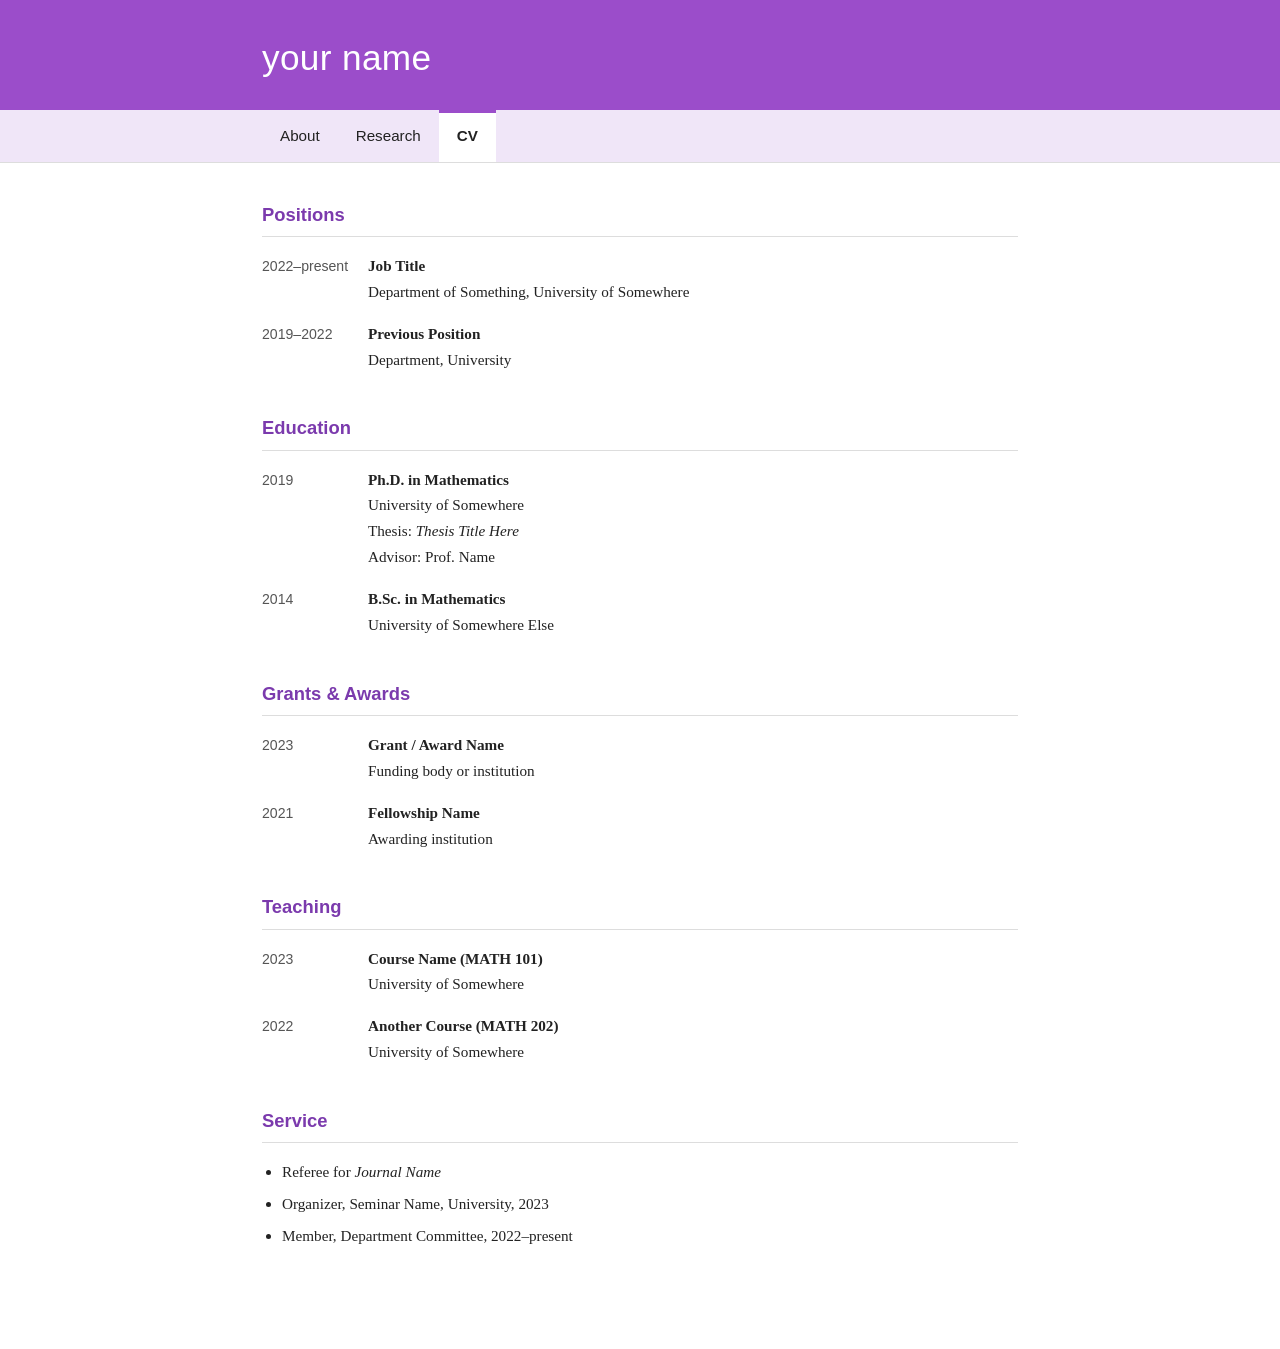
==== cv.html @ 75a0dfd1 "Add files via upload" ====
<!DOCTYPE html>
<html lang="en">
<head>
  <meta charset="UTF-8" />
  <meta name="viewport" content="width=device-width, initial-scale=1.0"/>
  <title>CV – Your Name</title>
  <link rel="stylesheet" href="style.css" />
</head>
<body>

  <header>
    <div class="header-inner">
      <h1>your name</h1>
    </div>
  </header>

  <nav>
    <div class="nav-inner">
      <a href="index.html">About</a>
      <a href="research.html">Research</a>
      <a href="cv.html" class="active">CV</a>
    </div>
  </nav>

  <main>

    <section class="cv-section">
      <h2>Positions</h2>
      <div class="cv-entry">
        <span class="cv-year">2022–present</span>
        <div class="cv-details">
          <strong>Job Title</strong><br />
          Department of Something, University of Somewhere
        </div>
      </div>
      <div class="cv-entry">
        <span class="cv-year">2019–2022</span>
        <div class="cv-details">
          <strong>Previous Position</strong><br />
          Department, University
        </div>
      </div>
    </section>

    <section class="cv-section">
      <h2>Education</h2>
      <div class="cv-entry">
        <span class="cv-year">2019</span>
        <div class="cv-details">
          <strong>Ph.D. in Mathematics</strong><br />
          University of Somewhere<br />
          Thesis: <em>Thesis Title Here</em><br />
          Advisor: Prof. Name
        </div>
      </div>
      <div class="cv-entry">
        <span class="cv-year">2014</span>
        <div class="cv-details">
          <strong>B.Sc. in Mathematics</strong><br />
          University of Somewhere Else
        </div>
      </div>
    </section>

    <section class="cv-section">
      <h2>Grants & Awards</h2>
      <div class="cv-entry">
        <span class="cv-year">2023</span>
        <div class="cv-details">
          <strong>Grant / Award Name</strong><br />
          Funding body or institution
        </div>
      </div>
      <div class="cv-entry">
        <span class="cv-year">2021</span>
        <div class="cv-details">
          <strong>Fellowship Name</strong><br />
          Awarding institution
        </div>
      </div>
    </section>

    <section class="cv-section">
      <h2>Teaching</h2>
      <div class="cv-entry">
        <span class="cv-year">2023</span>
        <div class="cv-details">
          <strong>Course Name (MATH 101)</strong><br />
          University of Somewhere
        </div>
      </div>
      <div class="cv-entry">
        <span class="cv-year">2022</span>
        <div class="cv-details">
          <strong>Another Course (MATH 202)</strong><br />
          University of Somewhere
        </div>
      </div>
    </section>

    <section class="cv-section">
      <h2>Service</h2>
      <ul class="service-list">
        <li>Referee for <em>Journal Name</em></li>
        <li>Organizer, Seminar Name, University, 2023</li>
        <li>Member, Department Committee, 2022–present</li>
      </ul>
    </section>

  </main>

</body>
</html>
---- style.css ----
/* ── Variables ───────────────────────────────── */
:root {
  --accent: #9b4dca;        /* purple – change this to any colour you like */
  --accent-dark: #7b3aad;
  --nav-bg: #f0e6f8;
  --nav-active-bg: #fff;
  --text: #222;
  --muted: #555;
  --link: #7b3aad;
  --max-width: 820px;
  --font-body: Georgia, 'Times New Roman', serif;
  --font-sans: 'Helvetica Neue', Arial, sans-serif;
}

/* ── Reset ───────────────────────────────────── */
*, *::before, *::after { box-sizing: border-box; margin: 0; padding: 0; }

body {
  font-family: var(--font-body);
  font-size: 16px;
  line-height: 1.7;
  color: var(--text);
  background: #fff;
}

a {
  color: var(--link);
  text-decoration: underline;
}
a:hover { color: var(--accent-dark); }

/* ── Header ─────────────────────────────────── */
header {
  width: 100%;
  background: var(--accent);
}

.header-inner {
  max-width: var(--max-width);
  margin: 0 auto;
  padding: 28px 32px 22px;
}

header h1 {
  font-family: var(--font-sans);
  font-size: 2.2rem;
  font-weight: 400;
  color: #fff;
  letter-spacing: 0.01em;
}

/* ── Nav ─────────────────────────────────────── */
nav {
  width: 100%;
  background: var(--nav-bg);
  border-bottom: 1px solid #ddd;
}

.nav-inner {
  max-width: var(--max-width);
  margin: 0 auto;
  padding: 0 32px;
  display: flex;
  gap: 0;
}

nav a {
  display: inline-block;
  padding: 10px 18px;
  font-family: var(--font-sans);
  font-size: 0.95rem;
  color: var(--text);
  text-decoration: none;
  border-top: 3px solid transparent;
  border-bottom: 3px solid transparent;
}

nav a:hover {
  background: #e4d0f5;
  color: var(--text);
}

nav a.active {
  background: #fff;
  border-top: 3px solid var(--accent);
  font-weight: 600;
}

/* ── Main content ────────────────────────────── */
main {
  max-width: var(--max-width);
  margin: 0 auto;
  padding: 36px 32px 60px;
}

/* ── About / Home page ───────────────────────── */
.about-grid {
  display: grid;
  grid-template-columns: 220px 1fr;
  gap: 40px;
  align-items: start;
}

.about-photo img {
  width: 100%;
  display: block;
}

.photo-caption {
  font-family: var(--font-sans);
  font-size: 0.8rem;
  color: var(--muted);
  margin-top: 6px;
}

.about-text p {
  margin-bottom: 14px;
}

.about-text h3 {
  font-family: var(--font-sans);
  font-size: 0.9rem;
  font-weight: 700;
  text-transform: uppercase;
  letter-spacing: 0.08em;
  color: var(--muted);
  margin: 24px 0 6px;
}

/* ── Research page ───────────────────────────── */
.research-section {
  margin-bottom: 44px;
}

.research-section h2 {
  font-family: var(--font-sans);
  font-size: 1.15rem;
  font-weight: 700;
  border-bottom: 1px solid #ddd;
  padding-bottom: 6px;
  margin-bottom: 20px;
  color: var(--accent-dark);
}

.paper {
  margin-bottom: 28px;
}

.paper-title {
  font-weight: bold;
  margin-bottom: 2px;
}

.paper-meta {
  font-family: var(--font-sans);
  font-size: 0.9rem;
  color: var(--muted);
  margin-bottom: 4px;
}

.paper-abstract {
  font-size: 0.95rem;
  color: #333;
}

.talks-list {
  padding-left: 20px;
  font-size: 0.95rem;
}

.talks-list li {
  margin-bottom: 8px;
}

/* ── CV page ─────────────────────────────────── */
.cv-download {
  font-family: var(--font-sans);
  font-size: 0.95rem;
  margin-bottom: 32px;
  color: var(--muted);
}

.cv-section {
  margin-bottom: 40px;
}

.cv-section h2 {
  font-family: var(--font-sans);
  font-size: 1.15rem;
  font-weight: 700;
  border-bottom: 1px solid #ddd;
  padding-bottom: 6px;
  margin-bottom: 16px;
  color: var(--accent-dark);
}

.cv-entry {
  display: grid;
  grid-template-columns: 90px 1fr;
  gap: 16px;
  margin-bottom: 16px;
  font-size: 0.95rem;
}

.cv-year {
  font-family: var(--font-sans);
  font-size: 0.88rem;
  color: var(--muted);
  padding-top: 2px;
}

.service-list {
  padding-left: 20px;
  font-size: 0.95rem;
}

.service-list li {
  margin-bottom: 6px;
}

/* ── Responsive ──────────────────────────────── */
@media (max-width: 600px) {
  .header-inner, .nav-inner, main { padding-left: 16px; padding-right: 16px; }
  .about-grid { grid-template-columns: 1fr; }
  .about-photo img { max-width: 200px; }
  .cv-entry { grid-template-columns: 1fr; gap: 4px; }
  .cv-year { color: var(--muted); font-size: 0.8rem; }
}
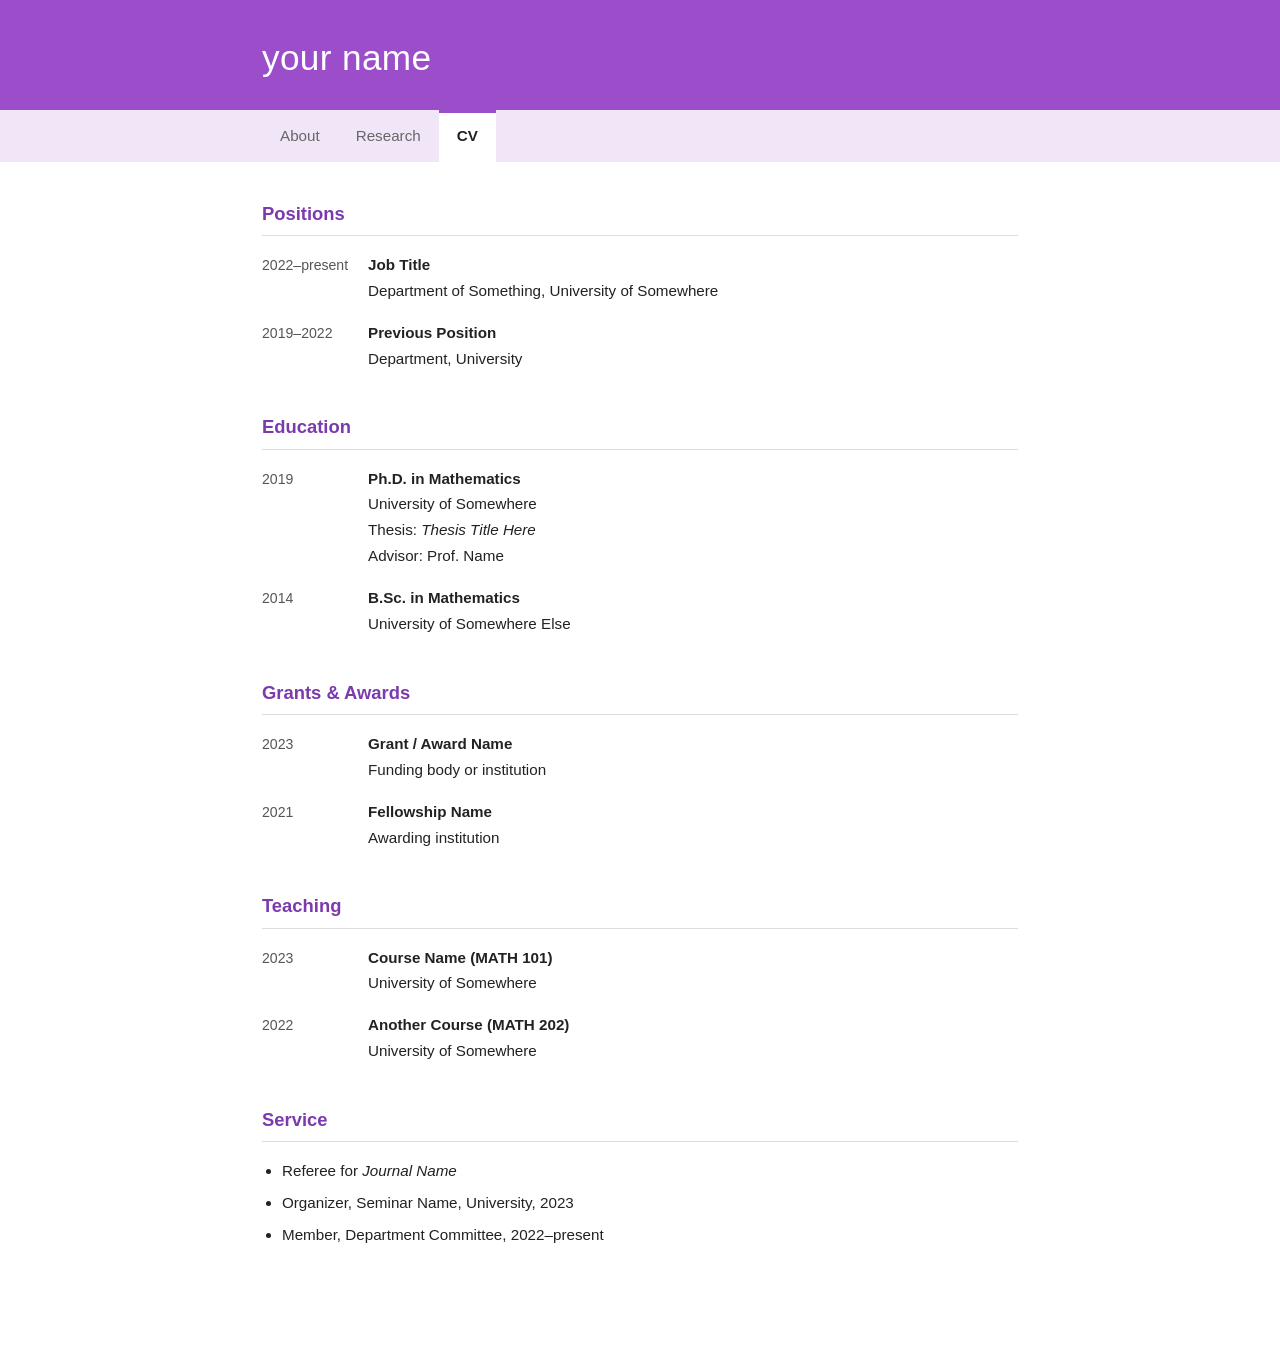
==== commit f1c5c290: "Add files via upload" ====
--- a/cv.html
+++ b/cv.html
@@ -4,6 +4,8 @@
   <meta charset="UTF-8" />
   <meta name="viewport" content="width=device-width, initial-scale=1.0"/>
   <title>CV – Your Name</title>
+  <!-- FAVICON: replace favicon.png with your own 32x32 or 64x64 image file -->
+  <link rel="icon" type="image/png" href="favicon.png" />
   <link rel="stylesheet" href="style.css" />
 </head>
 <body>
--- a/style.css
+++ b/style.css
@@ -1,4 +1,15 @@
 /* ── Variables ───────────────────────────────── */
+/*
+ * FONTS — change them here in two places:
+ *
+ *   --font-body  →  used for all body/paragraph text (currently Georgia, a serif)
+ *   --font-sans  →  used for the name, nav tabs, headings, captions, and metadata
+ *
+ * To use a Google Font, paste a <link> tag into the <head> of each HTML file,
+ * then replace the font name below. Example:
+ *   <link href="https://fonts.googleapis.com/css2?family=Lato&display=swap" rel="stylesheet">
+ *   --font-sans: 'Lato', sans-serif;
+ */
 :root {
   --accent: #9b4dca;        /* purple – change this to any colour you like */
   --accent-dark: #7b3aad;
@@ -8,7 +19,7 @@
   --muted: #555;
   --link: #7b3aad;
   --max-width: 820px;
-  --font-body: Georgia, 'Times New Roman', serif;
+  --font-body: 'Helvetica Neue', Helvetica, Arial, sans-serif;
   --font-sans: 'Helvetica Neue', Arial, sans-serif;
 }
 
@@ -53,7 +64,6 @@
 nav {
   width: 100%;
   background: var(--nav-bg);
-  border-bottom: 1px solid #ddd;
 }
 
 .nav-inner {
@@ -69,21 +79,25 @@
   padding: 10px 18px;
   font-family: var(--font-sans);
   font-size: 0.95rem;
+  font-weight: 600;
   color: var(--text);
   text-decoration: none;
   border-top: 3px solid transparent;
   border-bottom: 3px solid transparent;
 }
 
+nav a:not(.active) {
+  color: #666;
+  font-weight: 400;
+}
+
 nav a:hover {
-  background: #e4d0f5;
-  color: var(--text);
+  background: transparent;
 }
 
 nav a.active {
   background: #fff;
   border-top: 3px solid var(--accent);
-  font-weight: 600;
 }
 
 /* ── Main content ────────────────────────────── */
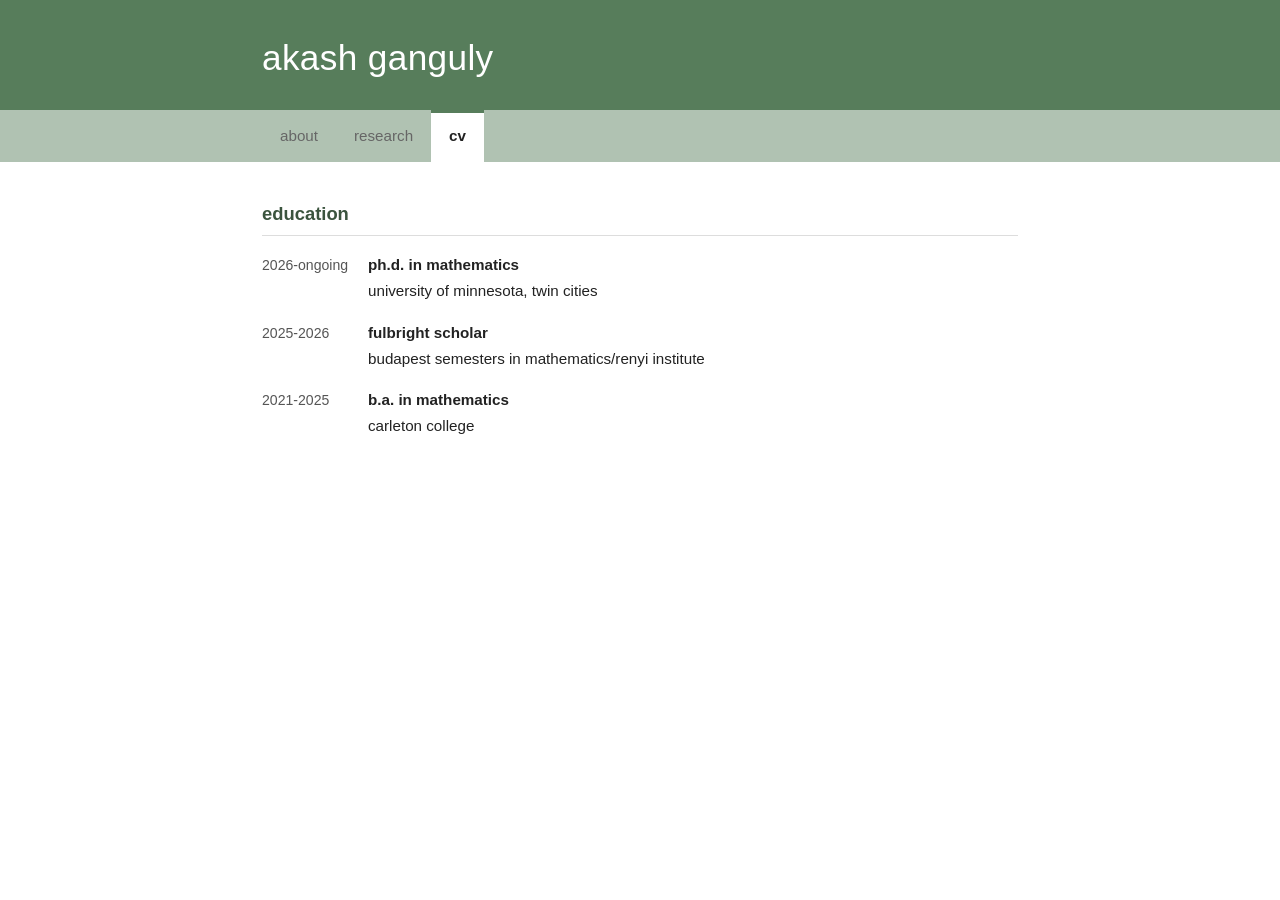
==== commit 8c51e8d7: "Update cv.html" ====
--- a/cv.html
+++ b/cv.html
@@ -3,7 +3,7 @@
 <head>
   <meta charset="UTF-8" />
   <meta name="viewport" content="width=device-width, initial-scale=1.0"/>
-  <title>CV – Your Name</title>
+  <title>cv – akash ganguly</title>
   <!-- FAVICON: replace favicon.png with your own 32x32 or 64x64 image file -->
   <link rel="icon" type="image/png" href="favicon.png" />
   <link rel="stylesheet" href="style.css" />
@@ -12,21 +12,21 @@
 
   <header>
     <div class="header-inner">
-      <h1>your name</h1>
+      <h1>akash ganguly</h1>
     </div>
   </header>
 
   <nav>
     <div class="nav-inner">
-      <a href="index.html">About</a>
-      <a href="research.html">Research</a>
-      <a href="cv.html" class="active">CV</a>
+      <a href="index.html">about</a>
+      <a href="research.html">research</a>
+      <a href="cv.html" class="active">cv</a>
     </div>
   </nav>
 
   <main>
 
-    <section class="cv-section">
+    <!-- <section class="cv-section">
       <h2>Positions</h2>
       <div class="cv-entry">
         <span class="cv-year">2022–present</span>
@@ -42,29 +42,34 @@
           Department, University
         </div>
       </div>
-    </section>
+    </section> -->
 
     <section class="cv-section">
-      <h2>Education</h2>
+      <h2>education</h2>
       <div class="cv-entry">
-        <span class="cv-year">2019</span>
+        <span class="cv-year">2026-ongoing</span>
         <div class="cv-details">
-          <strong>Ph.D. in Mathematics</strong><br />
-          University of Somewhere<br />
-          Thesis: <em>Thesis Title Here</em><br />
-          Advisor: Prof. Name
+          <strong>ph.d. in mathematics</strong><br />
+          university of minnesota, twin cities<br />
         </div>
       </div>
       <div class="cv-entry">
-        <span class="cv-year">2014</span>
+        <span class="cv-year">2025-2026</span>
         <div class="cv-details">
-          <strong>B.Sc. in Mathematics</strong><br />
-          University of Somewhere Else
+          <strong>fulbright scholar</strong><br />
+          budapest semesters in mathematics/renyi institute
+        </div>
+      </div>
+      <div class="cv-entry">
+        <span class="cv-year">2021-2025</span>
+        <div class="cv-details">
+          <strong>b.a. in mathematics</strong><br />
+          carleton college
         </div>
       </div>
     </section>
 
-    <section class="cv-section">
+    <!-- <section class="cv-section">
       <h2>Grants & Awards</h2>
       <div class="cv-entry">
         <span class="cv-year">2023</span>
@@ -107,7 +112,7 @@
         <li>Organizer, Seminar Name, University, 2023</li>
         <li>Member, Department Committee, 2022–present</li>
       </ul>
-    </section>
+    </section> -->
 
   </main>
 
--- a/style.css
+++ b/style.css
@@ -11,13 +11,13 @@
  *   --font-sans: 'Lato', sans-serif;
  */
 :root {
-  --accent: #9b4dca;        /* purple – change this to any colour you like */
-  --accent-dark: #7b3aad;
-  --nav-bg: #f0e6f8;
+  --accent: #577d5b;        /* purple – change this to any colour you like */
+  --accent-dark: #3b543e;
+  --nav-bg: #b0c2b2;
   --nav-active-bg: #fff;
   --text: #222;
   --muted: #555;
-  --link: #7b3aad;
+  --link: #276124;
   --max-width: 820px;
   --font-body: 'Helvetica Neue', Helvetica, Arial, sans-serif;
   --font-sans: 'Helvetica Neue', Arial, sans-serif;
@@ -118,17 +118,6 @@
 .about-photo img {
   width: 100%;
   display: block;
-}
-
-.photo-caption {
-  font-family: var(--font-sans);
-  font-size: 0.8rem;
-  color: var(--muted);
-  margin-top: 6px;
-}
-
-.about-text p {
-  margin-bottom: 14px;
 }
 
 .about-text h3 {
